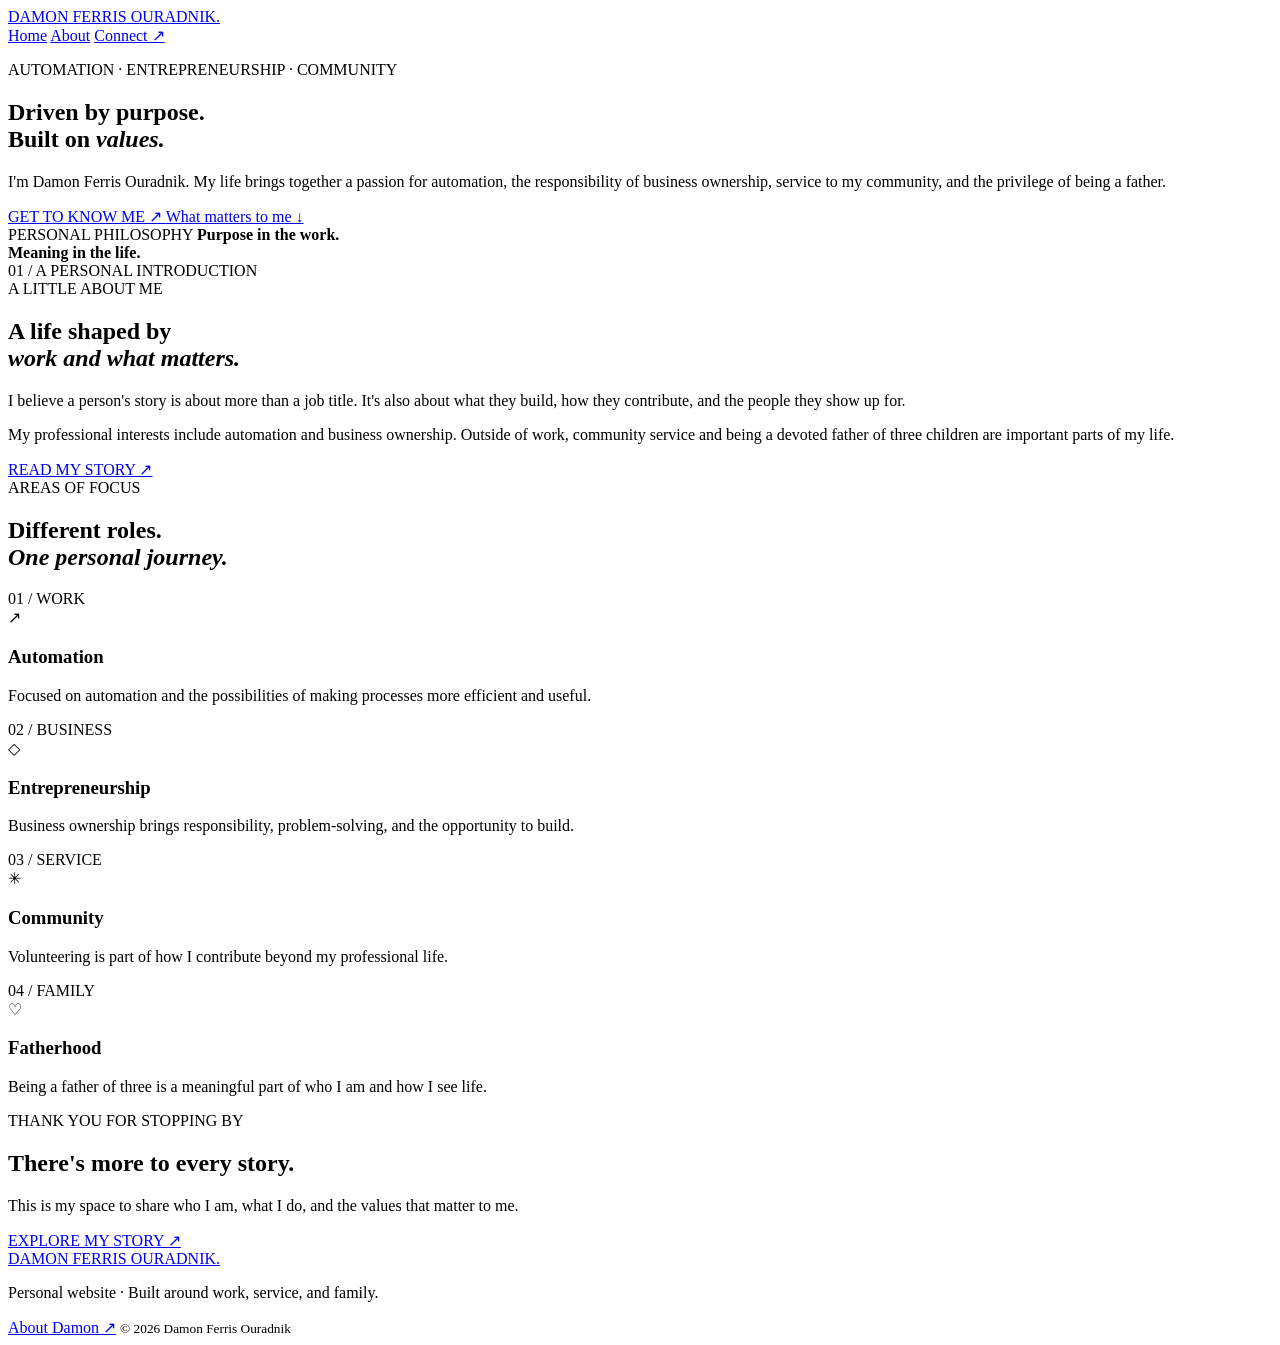
==== index.html @ 995348b9 "Brand New" ====
<!DOCTYPE html>
<html lang="en">
<head>
  <meta charset="UTF-8">
  <meta name="viewport" content="width=device-width, initial-scale=1">

  <title>Damon Ferris Ouradnik | Official Personal Website</title>
  <meta name="description" content="Discover the personal website of Damon Ferris Ouradnik, an automation specialist, business owner, community volunteer, and devoted father.">
  <meta name="author" content="Damon Ferris Ouradnik">
  <meta name="theme-color" content="#111110">
  <meta property="og:type" content="website">
  <meta property="og:title" content="Damon Ferris Ouradnik">
  <meta property="og:description" content="Automation, entrepreneurship, community, and family. Get to know Damon Ferris Ouradnik.">
  <meta property="og:url" content="https://YOUR-DOMAIN.com/">
  <meta property="og:site_name" content="Damon Ferris Ouradnik">
  <link rel="canonical" href="https://YOUR-DOMAIN.com/">
  <link rel="stylesheet" href="styles.css">

  <script type="application/ld+json">
  {
    "@context": "https://schema.org",
    "@type": "Person",
    "name": "Damon Ferris Ouradnik",
    "url": "https://YOUR-DOMAIN.com/",
    "description": "Automation specialist, business owner, community volunteer, and father."
  }
  </script>
</head>
<body>
  <header class="site-header">
    <a class="wordmark" href="index.html">
      DAMON FERRIS OURADNIK<span>.</span>
    </a>
    <nav aria-label="Main navigation">
      <a class="active" href="index.html">Home</a>
      <a href="about.html">About</a>
      <a class="nav-contact" href="about.html#connect">Connect ↗</a>
    </nav>
  </header>

  <main>
    <section class="hero">
      <div class="hero-content">
        <p class="eyebrow">AUTOMATION · ENTREPRENEURSHIP · COMMUNITY</p>
        <h1>Driven by purpose.<br>Built on <em>values.</em></h1>
        <p class="hero-copy">
          I'm Damon Ferris Ouradnik. My life brings together
          a passion for automation, the responsibility of
          business ownership, service to my community,
          and the privilege of being a father.
        </p>
        <div class="hero-actions">
          <a class="button button-gold" href="about.html">
            GET TO KNOW ME <span>↗</span>
          </a>
          <a class="text-link" href="#principles">What matters to me ↓</a>
        </div>
      </div>
      <div class="hero-art" aria-label="Abstract black and gold geometric artwork">
        <div class="art-ring ring-one"></div>
        <div class="art-ring ring-two"></div>
        <div class="art-line"></div>
        <div class="art-caption">
          <span>PERSONAL PHILOSOPHY</span>
          <strong>Purpose in the work.<br>Meaning in the life.</strong>
        </div>
      </div>
      <div class="hero-index"><span>01</span> / A PERSONAL INTRODUCTION</div>
    </section>

    <section class="intro section-pad" id="principles">
      <div class="section-label">A LITTLE ABOUT ME</div>
      <div class="intro-body">
        <h2>A life shaped by<br><em>work and what matters.</em></h2>
        <div>
          <p>
            I believe a person's story is about more than a
            job title. It's also about what they build, how
            they contribute, and the people they show up for.
          </p>
          <p>
            My professional interests include automation
            and business ownership. Outside of work,
            community service and being a devoted father
            of three children are important parts of my life.
          </p>
          <a class="text-link" href="about.html">READ MY STORY ↗</a>
        </div>
      </div>
    </section>

    <section class="focus-section section-pad">
      <div class="section-heading">
        <div class="section-label">AREAS OF FOCUS</div>
        <h2>Different roles.<br><em>One personal journey.</em></h2>
      </div>

      <div class="focus-grid">
        <article class="focus-card">
          <span class="card-number">01 / WORK</span>
          <div class="card-icon">↗</div>
          <h3>Automation</h3>
          <p>
            Focused on automation and the possibilities
            of making processes more efficient and useful.
          </p>
        </article>

        <article class="focus-card">
          <span class="card-number">02 / BUSINESS</span>
          <div class="card-icon">◇</div>
          <h3>Entrepreneurship</h3>
          <p>
            Business ownership brings responsibility,
            problem-solving, and the opportunity to build.
          </p>
        </article>

        <article class="focus-card">
          <span class="card-number">03 / SERVICE</span>
          <div class="card-icon">✳</div>
          <h3>Community</h3>
          <p>
            Volunteering is part of how I contribute
            beyond my professional life.
          </p>
        </article>

        <article class="focus-card">
          <span class="card-number">04 / FAMILY</span>
          <div class="card-icon">♡</div>
          <h3>Fatherhood</h3>
          <p>
            Being a father of three is a meaningful
            part of who I am and how I see life.
          </p>
        </article>
      </div>
    </section>

    <section class="closing section-pad">
      <p class="eyebrow">THANK YOU FOR STOPPING BY</p>
      <h2>There's more to every story.</h2>
      <p>
        This is my space to share who I am, what I do,
        and the values that matter to me.
      </p>
      <a class="button button-gold" href="about.html">
        EXPLORE MY STORY <span>↗</span>
      </a>
    </section>
  </main>

  <footer class="site-footer">
    <a class="wordmark" href="index.html">DAMON FERRIS OURADNIK<span>.</span></a>
    <p>Personal website · Built around work, service, and family.</p>
    <a href="about.html">About Damon ↗</a>
    <small>© <span id="year">2026</span> Damon Ferris Ouradnik</small>
  </footer>
  <script>
    document.getElementById("year").textContent =
      new Date().getFullYear();
  </script>
</body>
</html>
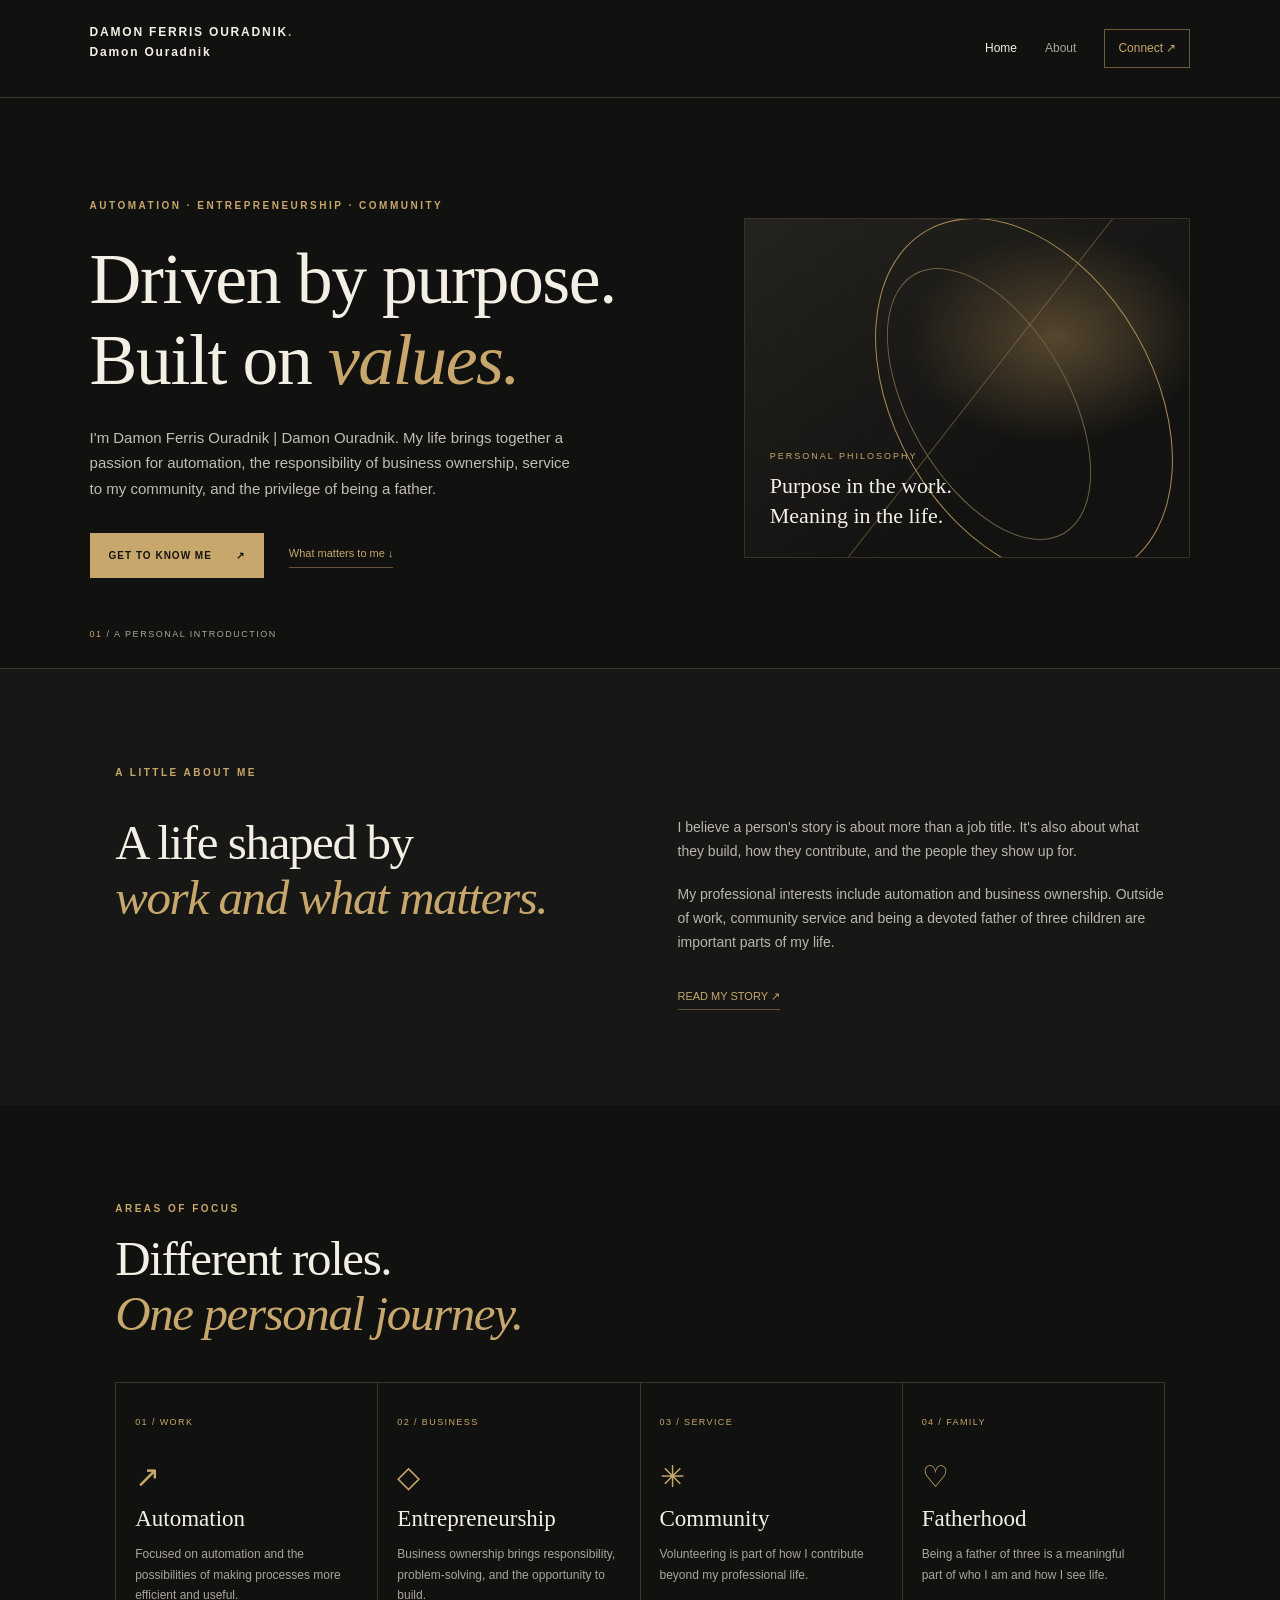
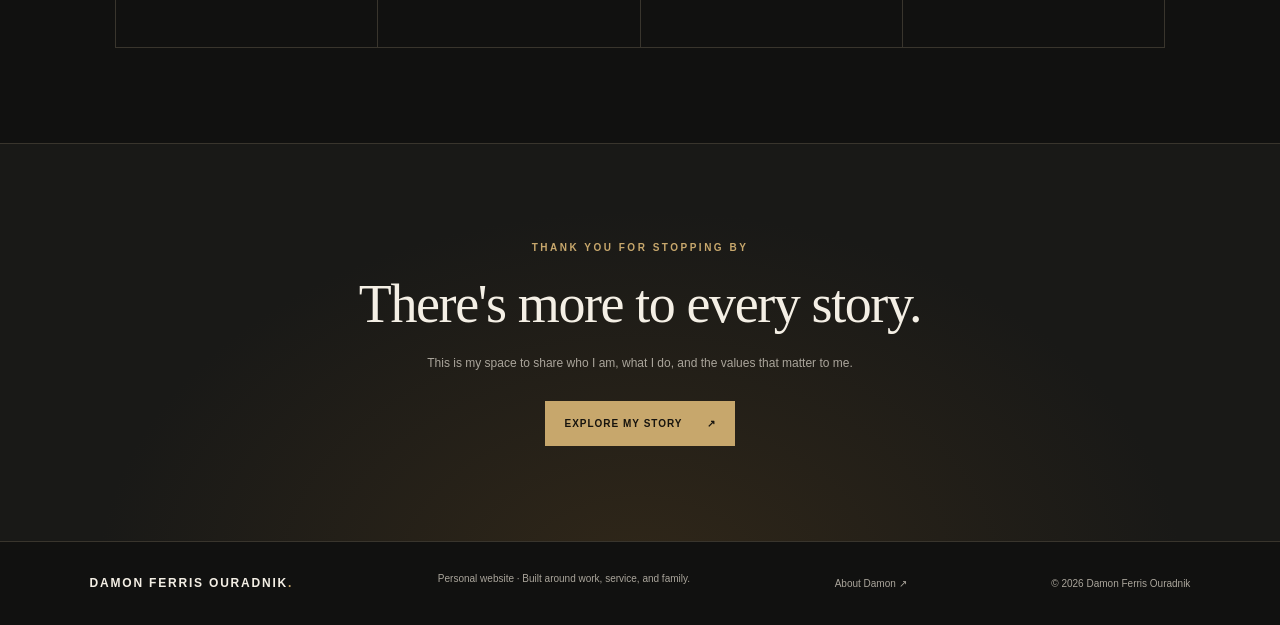
==== commit 873c242c: "Modify title and add alternate name in index.html Updated the personal website's title and added an " ====
--- a/index.html
+++ b/index.html
@@ -4,7 +4,7 @@
   <meta charset="UTF-8">
   <meta name="viewport" content="width=device-width, initial-scale=1">
 
-  <title>Damon Ferris Ouradnik | Official Personal Website</title>
+  <title>Damon Ferris Ouradnik | Damon Ouradnik</title>
   <meta name="description" content="Discover the personal website of Damon Ferris Ouradnik, an automation specialist, business owner, community volunteer, and devoted father.">
   <meta name="author" content="Damon Ferris Ouradnik">
   <meta name="theme-color" content="#111110">
@@ -30,6 +30,7 @@
   <header class="site-header">
     <a class="wordmark" href="index.html">
       DAMON FERRIS OURADNIK<span>.</span>
+    <p class="alternate-name">Damon Ouradnik</p>
     </a>
     <nav aria-label="Main navigation">
       <a class="active" href="index.html">Home</a>
@@ -44,7 +45,7 @@
         <p class="eyebrow">AUTOMATION · ENTREPRENEURSHIP · COMMUNITY</p>
         <h1>Driven by purpose.<br>Built on <em>values.</em></h1>
         <p class="hero-copy">
-          I'm Damon Ferris Ouradnik. My life brings together
+          I'm Damon Ferris Ouradnik | Damon Ouradnik. My life brings together
           a passion for automation, the responsibility of
           business ownership, service to my community,
           and the privilege of being a father.
--- a/styles.css
+++ b/styles.css
@@ -0,0 +1,413 @@
+:root {
+  --bg: #111110;
+  --panel: #191917;
+  --ivory: #f4efe5;
+  --muted: #aaa59b;
+  --gold: #c7a76c;
+  --line: #39352d;
+  --serif: Georgia, "Times New Roman", serif;
+  --sans: Arial, Helvetica, sans-serif;
+}
+
+* { box-sizing: border-box; }
+
+html {
+  scroll-behavior: smooth;
+  scroll-padding-top: 90px;
+}
+
+body {
+  margin: 0;
+  background: var(--bg);
+  color: var(--ivory);
+  font-family: var(--sans);
+  line-height: 1.7;
+  -webkit-font-smoothing: antialiased;
+}
+
+a { color: inherit; text-decoration: none; }
+
+a:focus-visible {
+  outline: 2px solid var(--gold);
+  outline-offset: 5px;
+}
+
+.site-header {
+  min-height: 82px;
+  padding: 22px 7%;
+  display: flex;
+  justify-content: space-between;
+  align-items: center;
+  gap: 25px;
+  border-bottom: 1px solid var(--line);
+}
+
+.wordmark {
+  font-size: 12px;
+  font-weight: 700;
+  letter-spacing: 1.8px;
+}
+
+.wordmark span { color: var(--gold); }
+
+nav {
+  display: flex;
+  align-items: center;
+  gap: 28px;
+  font-size: 12px;
+}
+
+nav a { color: var(--muted); }
+nav a:hover, nav a.active { color: var(--ivory); }
+
+nav .nav-contact {
+  border: 1px solid #6d5b3d;
+  color: var(--gold);
+  padding: 8px 13px;
+}
+
+.hero {
+  position: relative;
+  min-height: 570px;
+  padding: 95px 7% 85px;
+  display: grid;
+  grid-template-columns: 1.15fr .85fr;
+  align-items: center;
+  gap: 50px;
+  overflow: hidden;
+}
+
+.hero-content { max-width: 670px; z-index: 1; }
+
+.eyebrow, .section-label {
+  color: var(--gold);
+  font-size: 10px;
+  letter-spacing: 2.5px;
+  font-weight: 700;
+}
+
+h1, h2, h3, p { margin-top: 0; }
+
+h1, h2 {
+  font-family: var(--serif);
+  font-weight: 400;
+  line-height: 1.12;
+  letter-spacing: -1.4px;
+}
+
+.hero h1 {
+  font-size: clamp(45px, 5.6vw, 76px);
+  margin: 25px 0;
+}
+
+h1 em, h2 em {
+  color: var(--gold);
+  font-weight: 400;
+}
+
+.hero-copy {
+  color: #c2bdb3;
+  font-size: 15px;
+  max-width: 490px;
+}
+
+.hero-actions {
+  display: flex;
+  align-items: center;
+  gap: 25px;
+  flex-wrap: wrap;
+  margin-top: 32px;
+}
+
+.button {
+  display: inline-flex;
+  align-items: center;
+  gap: 24px;
+  padding: 14px 19px;
+  font-size: 10px;
+  font-weight: 700;
+  letter-spacing: 1px;
+}
+
+.button-gold {
+  color: #17140e;
+  background: var(--gold);
+}
+
+.button-gold:hover { background: #dfc18a; }
+
+.text-link {
+  font-size: 11px;
+  color: var(--gold);
+  border-bottom: 1px solid #665438;
+  padding-bottom: 4px;
+}
+
+.hero-art {
+  min-height: 340px;
+  position: relative;
+  overflow: hidden;
+  border: 1px solid #373127;
+  background:
+    radial-gradient(ellipse at 70% 35%, #55462e 0%, transparent 34%),
+    linear-gradient(145deg, #25231e, #121211 68%);
+}
+
+.art-ring {
+  position: absolute;
+  border: 1px solid #a98b56;
+  border-radius: 50%;
+  transform: rotate(-30deg);
+}
+
+.ring-one {
+  width: 260px;
+  height: 390px;
+  right: 8%;
+  top: -15px;
+}
+
+.ring-two {
+  width: 160px;
+  height: 300px;
+  right: 27%;
+  top: 35px;
+  border-color: #716044;
+}
+
+.art-line {
+  position: absolute;
+  width: 1px;
+  height: 150%;
+  top: -20%;
+  left: 50%;
+  background: #8b7147;
+  transform: rotate(38deg);
+  opacity: .6;
+}
+
+.art-caption {
+  position: absolute;
+  bottom: 26px;
+  left: 25px;
+  display: grid;
+  gap: 7px;
+}
+
+.art-caption span {
+  font-size: 9px;
+  letter-spacing: 2px;
+  color: var(--gold);
+}
+
+.art-caption strong {
+  font: 22px/1.35 var(--serif);
+}
+
+.hero-index {
+  position: absolute;
+  bottom: 25px;
+  left: 7%;
+  color: var(--muted);
+  font-size: 9px;
+  letter-spacing: 1.5px;
+}
+
+.hero-index span { color: var(--gold); }
+
+.section-pad { padding: 95px 9%; }
+
+.intro {
+  border-top: 1px solid var(--line);
+  background: #171715;
+}
+
+.intro-body {
+  display: grid;
+  grid-template-columns: 1fr 1fr;
+  gap: 75px;
+  margin-top: 35px;
+}
+
+.intro h2, .section-heading h2 {
+  font-size: clamp(34px, 4vw, 49px);
+  margin-bottom: 0;
+}
+
+.intro-body p, .story-content p {
+  color: #bbb6ac;
+  font-size: 14px;
+  margin-bottom: 20px;
+}
+
+.intro-body .text-link {
+  display: inline-block;
+  margin-top: 12px;
+}
+
+.section-heading { margin-bottom: 40px; }
+.section-heading h2 { margin-top: 15px; }
+
+.focus-grid {
+  display: grid;
+  grid-template-columns: repeat(4, minmax(0, 1fr));
+  border-top: 1px solid var(--line);
+  border-left: 1px solid var(--line);
+}
+
+.focus-card {
+  min-height: 265px;
+  padding: 23px 19px;
+  border-right: 1px solid var(--line);
+  border-bottom: 1px solid var(--line);
+}
+
+.card-number {
+  font-size: 9px;
+  color: var(--gold);
+  letter-spacing: 1.4px;
+}
+
+.card-icon {
+  color: var(--gold);
+  font: 30px var(--serif);
+  margin: 26px 0 12px;
+}
+
+.focus-card h3 {
+  font: 23px var(--serif);
+  margin-bottom: 12px;
+}
+
+.focus-card p, .closing > p:not(.eyebrow) {
+  font-size: 12px;
+  color: var(--muted);
+}
+
+.closing {
+  text-align: center;
+  background:
+    radial-gradient(ellipse at 50% 110%, #302719, transparent 60%),
+    #191917;
+  border-top: 1px solid var(--line);
+}
+
+.closing h2 {
+  font-size: clamp(35px, 5vw, 54px);
+  margin: 18px 0;
+}
+
+.closing > p:not(.eyebrow) {
+  max-width: 480px;
+  margin: 0 auto 28px;
+}
+
+.site-footer {
+  display: flex;
+  align-items: center;
+  justify-content: space-between;
+  flex-wrap: wrap;
+  gap: 20px;
+  padding: 28px 7%;
+  border-top: 1px solid var(--line);
+}
+
+.site-footer p, .site-footer small,
+.site-footer > a:not(.wordmark) {
+  color: var(--muted);
+  font-size: 10px;
+}
+
+/* About page */
+.page-hero {
+  padding: 105px 9% 85px;
+  background: linear-gradient(120deg, #201e19, #111110 72%);
+  border-bottom: 1px solid var(--line);
+}
+
+.page-hero h1 {
+  font-size: clamp(52px, 7vw, 82px);
+  margin: 18px 0;
+}
+
+.page-hero > p:last-child {
+  color: var(--muted);
+  max-width: 550px;
+}
+
+.about-story {
+  display: grid;
+  grid-template-columns: .7fr 1.3fr;
+  gap: 65px;
+}
+
+.story-content h2 {
+  font-size: 36px;
+  margin-bottom: 30px;
+}
+
+.values-section {
+  background: #191917;
+  border-top: 1px solid var(--line);
+}
+
+.values-list { margin-top: 25px; }
+
+.values-list article {
+  display: grid;
+  grid-template-columns: 55px 1fr;
+  gap: 20px;
+  padding: 25px 0;
+  border-top: 1px solid var(--line);
+}
+
+.values-list article > span {
+  color: var(--gold);
+  font-size: 11px;
+}
+
+.values-list h3 {
+  font: 24px var(--serif);
+  margin-bottom: 5px;
+}
+
+.values-list p {
+  font-size: 13px;
+  color: var(--muted);
+  margin-bottom: 0;
+}
+
+@media (max-width: 850px) {
+  .hero {
+    grid-template-columns: 1fr;
+    padding-top: 65px;
+    gap: 35px;
+  }
+
+  .hero-art { min-height: 270px; }
+  .hero-index { display: none; }
+  .focus-grid { grid-template-columns: repeat(2, 1fr); }
+  .intro-body { gap: 35px; }
+  .about-story { gap: 30px; }
+}
+
+@media (max-width: 560px) {
+  .site-header {
+    align-items: flex-start;
+    flex-direction: column;
+    padding: 20px 6%;
+    gap: 16px;
+  }
+
+  nav { width: 100%; gap: 22px; }
+  .hero { padding: 55px 6% 45px; }
+  .hero h1 { font-size: 47px; }
+  .hero-art { min-height: 230px; }
+  .section-pad { padding: 65px 6%; }
+  .intro-body, .about-story { grid-template-columns: 1fr; }
+  .intro-body { gap: 25px; }
+  .focus-grid { grid-template-columns: 1fr; }
+  .focus-card { min-height: 220px; }
+  .page-hero { padding: 70px 6% 55px; }
+  .site-footer { align-items: flex-start; flex-direction: column; }
+}
